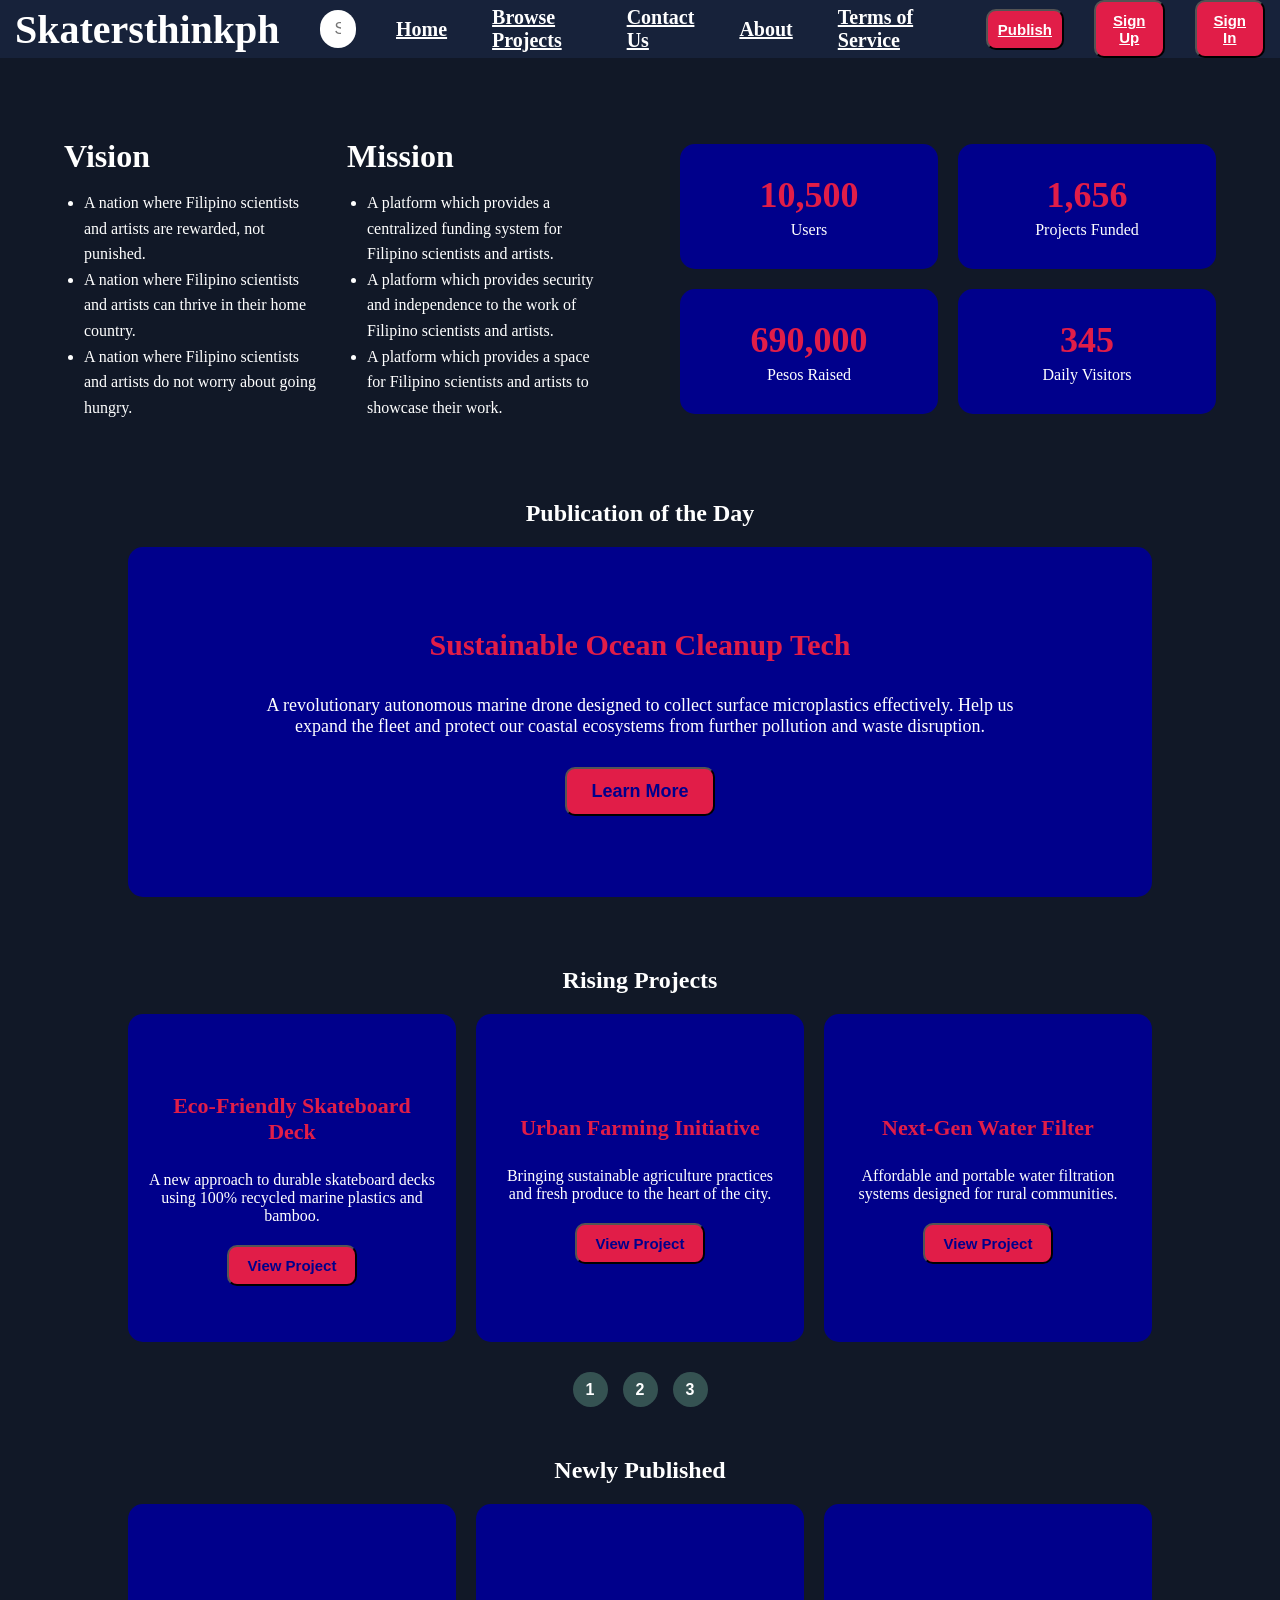
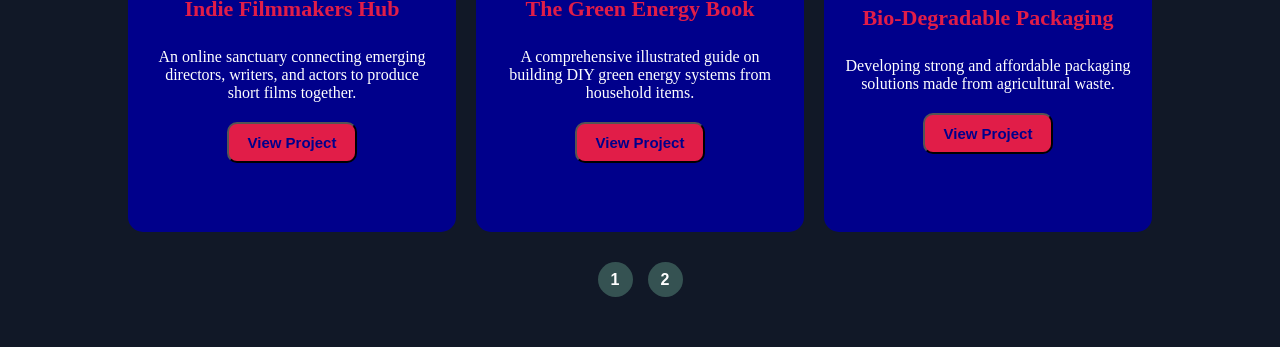
==== index.html @ dcec53ba "Add files via upload" ====
<!DOCTYPE html>
<html>

<head>
    <meta charset="utf-8">
    <meta name="viewport" content="width=device-width, initial-scale=1">
    <title> Skatersthinkph </title>
    <link rel="stylesheet" href="style.css">
    <style>
        .navbar {
            background-color: #17223a;
            font-family: Times New Roman;
            padding-right: 15px;
            padding-left: 15px;
            display: flex;
            align-items: center;
            justify-content: space-between;
        }

        .navdiv {
            display: flex;
            align-items: center;
            justify-content: space-between;
        }

        .menu {
            display: flex;
            align-items: center;
            gap: 20px;
            list-style: none;
            margin: 0;
            padding: 0;
        }

        .logo {
            font-size: 40px;
            font-weight: 600;
            color: white;
            display: inline-block
        }

        .menu li {
            list-style: none;
            display: inline-block;

        }

        .menu li a {
            color: white;
            font-size: 20px;
            font-weight: bold;
            margin-right: 25px;
        }

        button {
            background-color: #e11d48;
            margin-left: 10px;
            border-radius: 10px;
            padding: 10px;
            width: 90px;
        }

        button a {
            color: rgb(255, 255, 255);
            font-weight: bold;
            font-size: 15px;

        }

        .hero-container {
            display: flex;
            flex-direction: row;
            justify-content: space-between;
            align-items: center;
            gap: 80px;
            margin-top: 80px;
            margin-bottom: 80px;
            padding: 0 5%;
            max-width: 1200px;
            margin-left: auto;
            margin-right: auto;
        }

        .hero-text {
            flex: 1;
        }

        .vision-mission-container {
            display: flex;
            flex-direction: row;
            gap: 30px;
            color: white;
        }

        .vision,
        .mission {
            flex: 1;
        }

        .vision h2,
        .mission h2 {
            font-size: 32px;
            text-align: left;
            margin-top: 0;
            margin-bottom: 15px;
            font-family: Times New Roman;
            color: white;
        }

        .vision ul,
        .mission ul {
            padding-left: 20px;
            margin: 0;
            line-height: 1.6;
            font-size: 16px;
        }

        .hero-stats {
            flex: 1;
            display: grid;
            grid-template-columns: repeat(2, 1fr);
            gap: 20px;
        }

        .stat-box {
            background-color: darkblue;
            border-radius: 15px;
            padding: 30px;
            text-align: center;
            color: white;
            display: flex;
            flex-direction: column;
            justify-content: center;
        }

        .stat-number {
            font-size: 36px;
            font-weight: bold;
            color: #e11d48;
            margin-bottom: 5px;
        }

        .stat-label {
            font-size: 16px;
        }

        .carousel {
            width: 80%;
            margin: 0 auto 50px auto;
            position: relative;
        }

        .carousel-inner {
            display: flex;
            overflow-x: auto;
            scroll-snap-type: x mandatory;
            scroll-behavior: smooth;
            gap: 20px;
            padding-bottom: 20px;
            scrollbar-width: none;
        }

        .carousel-inner::-webkit-scrollbar {
            display: none;
        }

        .slide {
            flex: 0 0 100%;
            scroll-snap-align: center;
            display: flex;
            justify-content: flex-start;
            gap: 20px;
        }

        .project-card {
            background-color: darkblue;
            border-radius: 15px;
            padding: 20px;
            flex: 1 1 0;
            /* Ensures 3 cards equally divide the width */
            aspect-ratio: 1 / 1;
            /* Makes them box/square-shaped */
            color: white;
            text-align: center;
            font-family: Times New Roman;
            display: flex;
            flex-direction: column;
            justify-content: center;
            align-items: center;
            box-sizing: border-box;
        }

        .project-card h3 {
            color: #e11d48;
            font-size: 22px;
            margin-bottom: 10px;
        }

        .project-card p {
            font-size: 16px;
            margin-bottom: 20px;
        }

        .project-card button {
            background-color: #e11d48;
            margin: 0;
            width: 130px;
        }

        .project-card button a {
            color: darkblue;
            text-decoration: none;
        }

        .project-card-rect {
            background-color: darkblue;
            border-radius: 15px;
            padding: 40px;
            flex: 0 0 100%;
            color: white;
            text-align: center;
            font-family: Times New Roman;
            display: flex;
            flex-direction: column;
            justify-content: center;
            align-items: center;
            box-sizing: border-box;
            min-height: 350px;
        }

        .project-card-rect h3 {
            color: #e11d48;
            margin-top: 0;
            font-size: 30px;
            margin-bottom: 15px;
        }

        .project-card-rect p {
            font-size: 18px;
            margin-bottom: 30px;
            max-width: 80%;
        }

        .project-card-rect button {
            background-color: #e11d48;
            margin: 0;
            width: 150px;
            padding: 12px;
        }

        .project-card-rect button a {
            color: darkblue;
            text-decoration: none;
            font-weight: bold;
            font-size: 18px;
        }

        .carousel-nav {
            display: flex;
            justify-content: center;
            gap: 15px;
            margin-top: 10px;
        }

        .carousel-nav a {
            display: inline-block;
            width: 35px;
            height: 35px;
            background-color: rgb(53, 82, 82);
            color: white;
            text-align: center;
            line-height: 35px;
            border-radius: 50%;
            text-decoration: none;
            font-weight: bold;
            font-family: Arial, sans-serif;
        }

        .carousel-nav a:hover {
            background-color: darkblue;
        }

        h2 {
            font-family: Times New Roman;
            text-align: center;
            color: white;
        }

        /* Mobile Responsive Styles */
        @media (max-width: 768px) {
            .navbar {
                flex-direction: column;
                padding: 20px 15px;
                gap: 15px;
            }

            .menu {
                flex-wrap: wrap;
                justify-content: center;
                gap: 10px;
            }

            li {
                margin-bottom: 5px;
            }

            li a {
                margin-right: 15px;
                font-size: 16px;
            }

            button {
                margin: 5px;
                width: auto;
                min-width: 110px;
                padding: 12px 15px;
            }

            button a {
                text-decoration: none;
            }

            .hero-container {
                flex-direction: column;
                margin-top: 30px;
                padding: 0 15px;
                gap: 25px;
            }

            .vision-mission-container {
                flex-direction: column;
                gap: 20px;
            }

            .vision h2,
            .mission h2 {
                font-size: 28px;
                text-align: center;
            }

            .hero-stats {
                grid-template-columns: repeat(2, 1fr);
                width: 100%;
                gap: 15px;
            }

            .stat-box {
                padding: 15px;
            }

            .stat-number {
                font-size: 24px;
            }

            .stat-label {
                font-size: 14px;
            }

            .carousel {
                width: 90%;
            }

            .slide {
                flex-direction: column;
            }

            .project-card {
                aspect-ratio: auto;
                min-height: 220px;
                width: 100%;
                padding: 30px 20px;
            }

            .project-card-rect {
                padding: 30px 20px;
                min-height: auto;
            }

            .project-card-rect h3 {
                font-size: 24px;
            }

            .project-card-rect p {
                max-width: 100%;
                font-size: 16px;
                margin-bottom: 20px;
            }

            .project-card button,
            .project-card-rect button {
                width: 100%;
                max-width: 200px;
                margin: 0 auto;
            }

            /* Hide spacer cards in mobile since slides stack vertically */
            .project-card[style*="visibility: hidden"] {
                display: none !important;
            }
        }
    </style>
</head>

<body>
    <nav class="navbar">
        <div class="logo">Skatersthinkph
        </div>
        <div class="search-container">
            <input type="text" placeholder="Search..." class="search-bar">
        </div>
        <ul class="menu">
            <li> <a href="index.html">Home</a></li>
            <li><a href="projects.html"> Browse Projects</a></li>
            <li><a href="#">Contact Us</a></li>
            <li><a href="about.html">About</a></li>
            <li><a href="tos.html">Terms of Service</a></li>
            <button><a href="publish.html">Publish</a></button>
            <button><a href="signup.html">Sign Up</a></button>
            <button><a href="#">Sign In</a></button>


        </ul>
    </nav>



    <div class="hero-container">
        <div class="hero-text">
            <div class="vision-mission-container">
                <div class="vision">
                    <h2>Vision</h2>
                    <ul>
                        <li>A nation where Filipino scientists and artists are rewarded, not punished.</li>
                        <li>A nation where Filipino scientists and artists can thrive in their home country.</li>
                        <li>A nation where Filipino scientists and artists do not worry about going hungry.</li>
                    </ul>
                </div>
                <div class="mission">
                    <h2>Mission</h2>
                    <ul>
                        <li>A platform which provides a centralized funding system for Filipino scientists and artists.
                        </li>
                        <li>A platform which provides security and independence to the work of Filipino scientists and
                            artists.</li>
                        <li>A platform which provides a space for Filipino scientists and artists to showcase their
                            work.</li>
                    </ul>
                </div>
            </div>
        </div>
        <div class="hero-stats">
            <div class="stat-box">
                <span class="stat-number" data-target="15000">0</span>
                <span class="stat-label">Users</span>
            </div>
            <div class="stat-box">
                <span class="stat-number" data-target="2400">0</span>
                <span class="stat-label">Projects Funded</span>
            </div>
            <div class="stat-box">
                <span class="stat-number" data-target="1000000">0</span>
                <span class="stat-label">Pesos Raised</span>
            </div>
            <div class="stat-box">
                <span class="stat-number" data-target="500">0</span>
                <span class="stat-label">Daily Visitors</span>
            </div>
        </div>
    </div>

    <h2> Publication of the Day </h2>

    <div class="carousel">
        <div class="carousel-inner">
            <div class="slide" id="slide-potd-1">
                <div class="project-card-rect">
                    <h3>Sustainable Ocean Cleanup Tech</h3>
                    <p>A revolutionary autonomous marine drone designed to collect surface microplastics effectively.
                        Help us expand the fleet and protect our coastal ecosystems from further pollution and waste
                        disruption.</p>
                    <button><a href="#">Learn More</a></button>
                </div>
            </div>
        </div>
    </div>

    <h2> Rising Projects </h2>

    <div class="carousel">
        <div class="carousel-inner">
            <!-- Slide 1: Cards 1, 2, 3 -->
            <div class="slide" id="slide-rising-1">
                <div class="project-card">
                    <h3>Eco-Friendly Skateboard Deck</h3>
                    <p>A new approach to durable skateboard decks using 100% recycled marine plastics and bamboo.</p>
                    <button><a href="#">View Project</a></button>
                </div>
                <div class="project-card">
                    <h3>Urban Farming Initiative</h3>
                    <p>Bringing sustainable agriculture practices and fresh produce to the heart of the city.</p>
                    <button><a href="#">View Project</a></button>
                </div>
                <div class="project-card">
                    <h3>Next-Gen Water Filter</h3>
                    <p>Affordable and portable water filtration systems designed for rural communities.</p>
                    <button><a href="#">View Project</a></button>
                </div>
            </div>

            <!-- Slide 2: Cards 4, 5, 6 -->
            <div class="slide" id="slide-rising-2">
                <div class="project-card">
                    <h3>Solar Powered Backpack</h3>
                    <p>A backpack with built-in solar panels to charge devices on the go for remote students.</p>
                    <button><a href="#">View Project</a></button>
                </div>
                <div class="project-card">
                    <h3>Community Art Canvas</h3>
                    <p>Connecting street artists to revitalize abandoned public spaces with colorful murals.</p>
                    <button><a href="#">View Project</a></button>
                </div>
                <div class="project-card">
                    <h3>AI For Education</h3>
                    <p>Personalized learning assistants for underfunded schools seeking better education tools.</p>
                    <button><a href="#">View Project</a></button>
                </div>
            </div>

            <!-- Slide 3: Card 7 -->
            <div class="slide" id="slide-rising-3">
                <div class="project-card">
                    <h3>Open Source Robotics</h3>
                    <p>Accessible, 3D-printable robotic prosthetic limbs for people in developing nations.</p>
                    <button><a href="#">View Project</a></button>
                </div>
                <!-- Empty spacer cards so the single card stays square and aligned properly -->
                <div class="project-card" style="visibility: hidden;"></div>
                <div class="project-card" style="visibility: hidden;"></div>
            </div>
        </div>
        <!-- Navigation Links -->
        <div class="carousel-nav">
            <a href="#slide-rising-1">1</a>
            <a href="#slide-rising-2">2</a>
            <a href="#slide-rising-3">3</a>
        </div>
    </div>

    <h2> Newly Published </h2>

    <div class="carousel">
        <div class="carousel-inner">
            <!-- Slide 1: Cards 1, 2, 3 -->
            <div class="slide" id="slide-new-1">
                <div class="project-card">
                    <h3>Indie Filmmakers Hub</h3>
                    <p>An online sanctuary connecting emerging directors, writers, and actors to produce short films
                        together.</p>
                    <button><a href="#">View Project</a></button>
                </div>
                <div class="project-card">
                    <h3>The Green Energy Book</h3>
                    <p>A comprehensive illustrated guide on building DIY green energy systems from household items.</p>
                    <button><a href="#">View Project</a></button>
                </div>
                <div class="project-card">
                    <h3>Bio-Degradable Packaging</h3>
                    <p>Developing strong and affordable packaging solutions made from agricultural waste.</p>
                    <button><a href="#">View Project</a></button>
                </div>
            </div>

            <!-- Slide 2: Cards 4, 5, 6 -->
            <div class="slide" id="slide-new-2">
                <div class="project-card">
                    <h3>Modern Philippine Mythology</h3>
                    <p>A dynamic webcomic series reviving local folklore stories into modern, breathtaking artwork.</p>
                    <button><a href="#">View Project</a></button>
                </div>
                <div class="project-card">
                    <h3>Aquaponics Kit</h3>
                    <p>A starter kit that allows beginners to grow their own fish and plants in a mutually beneficial
                        system.</p>
                    <button><a href="#">View Project</a></button>
                </div>
                <div class="project-card">
                    <h3>Historical Drama Scripts</h3>
                    <p>Funding the printing and distribution of an awarded screenplay capturing national heroes' untold
                        stories.</p>
                    <button><a href="#">View Project</a></button>
                </div>
            </div>
        </div>
        <!-- Navigation Links -->
        <div class="carousel-nav">
            <a href="#slide-new-1">1</a>
            <a href="#slide-new-2">2</a>
        </div>
    </div>

    <script>
        document.addEventListener('DOMContentLoaded', () => {
            const counters = document.querySelectorAll('.stat-number');
            const speed = 100; // Lower is slower

            counters.forEach(counter => {
                const updateCount = () => {
                    const target = +counter.getAttribute('data-target');
                    const count = +counter.innerText.replace(/,/g, '');

                    const inc = target / speed;

                    if (count < target) {
                        counter.innerText = Math.ceil(count + inc).toLocaleString();
                        setTimeout(updateCount, 20);
                    } else {
                        counter.innerText = target.toLocaleString() + '+';
                    }
                };

                updateCount();
            });
        });
    </script>
</body>

</html>
---- style.css ----
body {
    margin: 0;
    padding: 0;
    min-height: 100vh;
    background-color: #111827;
}

li {
    display: list-item;
}


@media screen and (max-width: 600px) {
    .column {
        width: 100%;
    }
}

.search-container {
    flex-grow: 1;
    margin: 0 40px;
    display: flex;
    justify-content: center;
}

.search-bar {
    width: 100%;
    max-width: 400px;
    padding: 10px 15px;
    border-radius: 20px;
    border: none;
    font-size: 16px;
    font-family: sans-serif;
    outline: none;
    box-sizing: border-box;
}

@media screen and (max-width: 768px) {
    .search-container {
        margin: 10px 0;
        width: 100%;
    }

    .search-bar {
        max-width: 100%;
    }
}
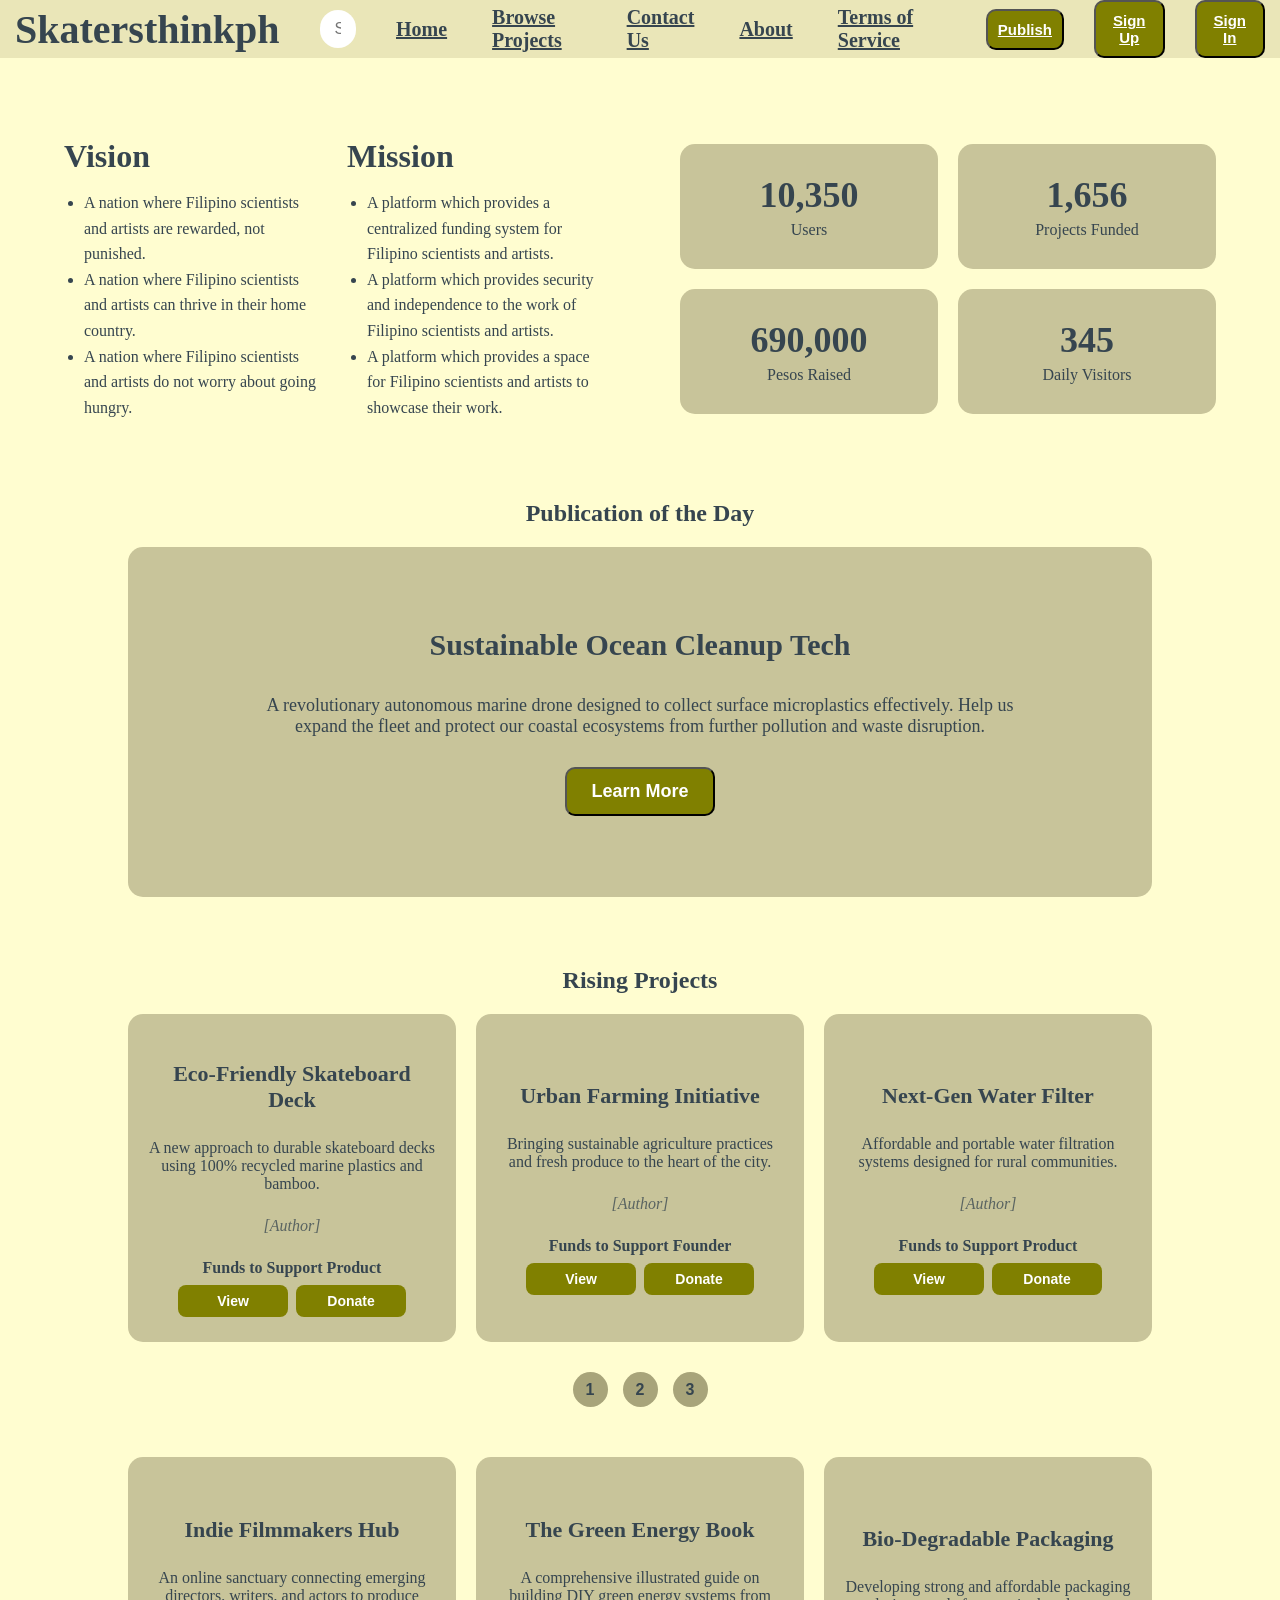
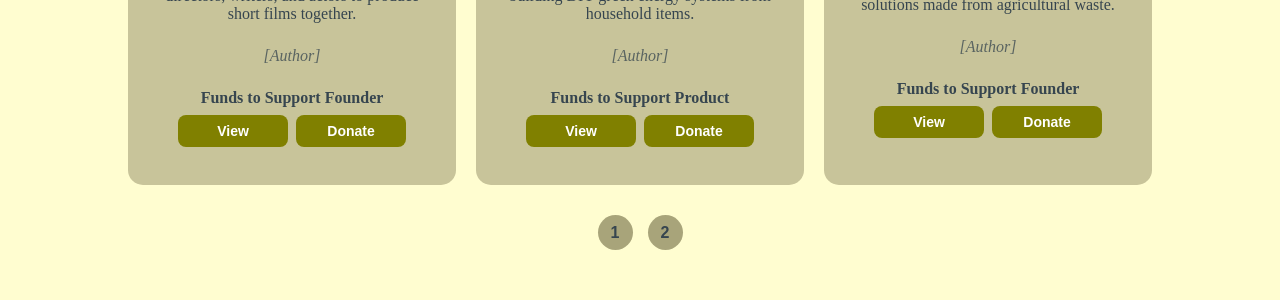
==== commit e99b7260: "Add files via upload" ====
--- a/index.html
+++ b/index.html
@@ -8,7 +8,7 @@
     <link rel="stylesheet" href="style.css">
     <style>
         .navbar {
-            background-color: #17223a;
+            background-color: #EAE6B8;
             font-family: Times New Roman;
             padding-right: 15px;
             padding-left: 15px;
@@ -35,7 +35,7 @@
         .logo {
             font-size: 40px;
             font-weight: 600;
-            color: white;
+            color: #36454F;
             display: inline-block
         }
 
@@ -46,14 +46,14 @@
         }
 
         .menu li a {
-            color: white;
+            color: #36454F;
             font-size: 20px;
             font-weight: bold;
             margin-right: 25px;
         }
 
         button {
-            background-color: #e11d48;
+            background-color: #808000;
             margin-left: 10px;
             border-radius: 10px;
             padding: 10px;
@@ -61,7 +61,7 @@
         }
 
         button a {
-            color: rgb(255, 255, 255);
+            color: white;
             font-weight: bold;
             font-size: 15px;
 
@@ -89,7 +89,7 @@
             display: flex;
             flex-direction: row;
             gap: 30px;
-            color: white;
+            color: #36454F;
         }
 
         .vision,
@@ -104,7 +104,7 @@
             margin-top: 0;
             margin-bottom: 15px;
             font-family: Times New Roman;
-            color: white;
+            color: #36454F;
         }
 
         .vision ul,
@@ -123,11 +123,11 @@
         }
 
         .stat-box {
-            background-color: darkblue;
+            background-color: #c8c49a;
             border-radius: 15px;
             padding: 30px;
             text-align: center;
-            color: white;
+            color: #36454F;
             display: flex;
             flex-direction: column;
             justify-content: center;
@@ -136,12 +136,13 @@
         .stat-number {
             font-size: 36px;
             font-weight: bold;
-            color: #e11d48;
+            color: #36454F;
             margin-bottom: 5px;
         }
 
         .stat-label {
             font-size: 16px;
+            color: #36454F;
         }
 
         .carousel {
@@ -173,14 +174,14 @@
         }
 
         .project-card {
-            background-color: darkblue;
+            background-color: #c8c49a;
             border-radius: 15px;
             padding: 20px;
             flex: 1 1 0;
             /* Ensures 3 cards equally divide the width */
             aspect-ratio: 1 / 1;
             /* Makes them box/square-shaped */
-            color: white;
+            color: #36454F;
             text-align: center;
             font-family: Times New Roman;
             display: flex;
@@ -191,33 +192,64 @@
         }
 
         .project-card h3 {
-            color: #e11d48;
+            color: #36454F;
             font-size: 22px;
             margin-bottom: 10px;
         }
 
         .project-card p {
             font-size: 16px;
-            margin-bottom: 20px;
+            margin-bottom: 8px;
+        }
+
+        .card-meta {
+            font-size: 13px;
+            color: #36454F;
+            opacity: 0.75;
+            margin-bottom: 6px;
+            font-style: italic;
+        }
+
+        .fund-type {
+            font-size: 13px;
+            font-weight: bold;
+            color: #36454F;
+            margin-bottom: 14px;
+        }
+
+        .card-actions {
+            display: flex;
+            gap: 8px;
+            justify-content: center;
+            flex-wrap: wrap;
         }
 
         .project-card button {
-            background-color: #e11d48;
+            background-color: #808000;
             margin: 0;
-            width: 130px;
+            width: 110px;
+            border-radius: 8px;
+            padding: 8px;
+            border: none;
+            cursor: pointer;
+        }
+
+        .project-card button.donate-btn {
+            background-color: #808000
         }
 
         .project-card button a {
-            color: darkblue;
+            color: white;
             text-decoration: none;
+            font-size: 14px;
         }
 
         .project-card-rect {
-            background-color: darkblue;
+            background-color: #c8c49a;
             border-radius: 15px;
             padding: 40px;
             flex: 0 0 100%;
-            color: white;
+            color: #36454F;
             text-align: center;
             font-family: Times New Roman;
             display: flex;
@@ -229,7 +261,7 @@
         }
 
         .project-card-rect h3 {
-            color: #e11d48;
+            color: #36454F;
             margin-top: 0;
             font-size: 30px;
             margin-bottom: 15px;
@@ -242,14 +274,14 @@
         }
 
         .project-card-rect button {
-            background-color: #e11d48;
+            background-color: #808000;
             margin: 0;
             width: 150px;
             padding: 12px;
         }
 
         .project-card-rect button a {
-            color: darkblue;
+            color: white;
             text-decoration: none;
             font-weight: bold;
             font-size: 18px;
@@ -266,8 +298,8 @@
             display: inline-block;
             width: 35px;
             height: 35px;
-            background-color: rgb(53, 82, 82);
-            color: white;
+            background-color: #a8a47a;
+            color: #36454F;
             text-align: center;
             line-height: 35px;
             border-radius: 50%;
@@ -277,13 +309,20 @@
         }
 
         .carousel-nav a:hover {
-            background-color: darkblue;
+            background-color: #a8a47a;
+            color: #36454F;
         }
 
         h2 {
             font-family: Times New Roman;
             text-align: center;
-            color: white;
+            color: #36454F;
+        }
+
+        h3 {
+            font-family: Times New Roman;
+            text-align: center;
+            color: #36454F;
         }
 
         /* Mobile Responsive Styles */
@@ -486,59 +525,93 @@
 
     <h2> Rising Projects </h2>
 
+    <!-- Rising Projects Carousel -->
     <div class="carousel">
         <div class="carousel-inner">
-            <!-- Slide 1: Cards 1, 2, 3 -->
+            <!-- Slide 1 -->
             <div class="slide" id="slide-rising-1">
                 <div class="project-card">
                     <h3>Eco-Friendly Skateboard Deck</h3>
                     <p>A new approach to durable skateboard decks using 100% recycled marine plastics and bamboo.</p>
-                    <button><a href="#">View Project</a></button>
+                    <p class="card-meta">[Author]</p>
+                    <p class="fund-type">Funds to Support Product</p>
+                    <div class="card-actions">
+                        <button><a href="#">View</a></button>
+                        <button class="donate-btn"><a href="#">Donate</a></button>
+                    </div>
                 </div>
                 <div class="project-card">
                     <h3>Urban Farming Initiative</h3>
                     <p>Bringing sustainable agriculture practices and fresh produce to the heart of the city.</p>
-                    <button><a href="#">View Project</a></button>
+                    <p class="card-meta">[Author]</p>
+                    <p class="fund-type">Funds to Support Founder</p>
+                    <div class="card-actions">
+                        <button><a href="#">View</a></button>
+                        <button class="donate-btn"><a href="#">Donate</a></button>
+                    </div>
                 </div>
                 <div class="project-card">
                     <h3>Next-Gen Water Filter</h3>
                     <p>Affordable and portable water filtration systems designed for rural communities.</p>
-                    <button><a href="#">View Project</a></button>
-                </div>
-            </div>
-
-            <!-- Slide 2: Cards 4, 5, 6 -->
+                    <p class="card-meta">[Author]</p>
+                    <p class="fund-type">Funds to Support Product</p>
+                    <div class="card-actions">
+                        <button><a href="#">View</a></button>
+                        <button class="donate-btn"><a href="#">Donate</a></button>
+                    </div>
+                </div>
+            </div>
+
+            <!-- Slide 2 -->
             <div class="slide" id="slide-rising-2">
                 <div class="project-card">
                     <h3>Solar Powered Backpack</h3>
                     <p>A backpack with built-in solar panels to charge devices on the go for remote students.</p>
-                    <button><a href="#">View Project</a></button>
+                    <p class="card-meta">[Author]</p>
+                    <p class="fund-type">Funds to Support Founder</p>
+                    <div class="card-actions">
+                        <button><a href="#">View</a></button>
+                        <button class="donate-btn"><a href="#">Donate</a></button>
+                    </div>
                 </div>
                 <div class="project-card">
                     <h3>Community Art Canvas</h3>
                     <p>Connecting street artists to revitalize abandoned public spaces with colorful murals.</p>
-                    <button><a href="#">View Project</a></button>
+                    <p class="card-meta">[Author]</p>
+                    <p class="fund-type">Funds to Support Product</p>
+                    <div class="card-actions">
+                        <button><a href="#">View</a></button>
+                        <button class="donate-btn"><a href="#">Donate</a></button>
+                    </div>
                 </div>
                 <div class="project-card">
                     <h3>AI For Education</h3>
                     <p>Personalized learning assistants for underfunded schools seeking better education tools.</p>
-                    <button><a href="#">View Project</a></button>
-                </div>
-            </div>
-
-            <!-- Slide 3: Card 7 -->
+                    <p class="card-meta">[Author]</p>
+                    <p class="fund-type">Funds to Support Founder</p>
+                    <div class="card-actions">
+                        <button><a href="#">View</a></button>
+                        <button class="donate-btn"><a href="#">Donate</a></button>
+                    </div>
+                </div>
+            </div>
+
+            <!-- Slide 3 -->
             <div class="slide" id="slide-rising-3">
                 <div class="project-card">
                     <h3>Open Source Robotics</h3>
                     <p>Accessible, 3D-printable robotic prosthetic limbs for people in developing nations.</p>
-                    <button><a href="#">View Project</a></button>
-                </div>
-                <!-- Empty spacer cards so the single card stays square and aligned properly -->
+                    <p class="card-meta">[Author]</p>
+                    <p class="fund-type">Funds to Support Product</p>
+                    <div class="card-actions">
+                        <button><a href="#">View</a></button>
+                        <button class="donate-btn"><a href="#">Donate</a></button>
+                    </div>
+                </div>
                 <div class="project-card" style="visibility: hidden;"></div>
                 <div class="project-card" style="visibility: hidden;"></div>
             </div>
         </div>
-        <!-- Navigation Links -->
         <div class="carousel-nav">
             <a href="#slide-rising-1">1</a>
             <a href="#slide-rising-2">2</a>
@@ -546,52 +619,80 @@
         </div>
     </div>
 
-    <h2> Newly Published </h2>
-
+    <!-- Newly Published Carousel -->
     <div class="carousel">
         <div class="carousel-inner">
-            <!-- Slide 1: Cards 1, 2, 3 -->
+            <!-- Slide 1 -->
             <div class="slide" id="slide-new-1">
                 <div class="project-card">
                     <h3>Indie Filmmakers Hub</h3>
                     <p>An online sanctuary connecting emerging directors, writers, and actors to produce short films
                         together.</p>
-                    <button><a href="#">View Project</a></button>
+                    <p class="card-meta">[Author]</p>
+                    <p class="fund-type">Funds to Support Founder</p>
+                    <div class="card-actions">
+                        <button><a href="#">View</a></button>
+                        <button class="donate-btn"><a href="#">Donate</a></button>
+                    </div>
                 </div>
                 <div class="project-card">
                     <h3>The Green Energy Book</h3>
                     <p>A comprehensive illustrated guide on building DIY green energy systems from household items.</p>
-                    <button><a href="#">View Project</a></button>
+                    <p class="card-meta">[Author]</p>
+                    <p class="fund-type">Funds to Support Product</p>
+                    <div class="card-actions">
+                        <button><a href="#">View</a></button>
+                        <button class="donate-btn"><a href="#">Donate</a></button>
+                    </div>
                 </div>
                 <div class="project-card">
                     <h3>Bio-Degradable Packaging</h3>
                     <p>Developing strong and affordable packaging solutions made from agricultural waste.</p>
-                    <button><a href="#">View Project</a></button>
-                </div>
-            </div>
-
-            <!-- Slide 2: Cards 4, 5, 6 -->
+                    <p class="card-meta">[Author]</p>
+                    <p class="fund-type">Funds to Support Founder</p>
+                    <div class="card-actions">
+                        <button><a href="#">View</a></button>
+                        <button class="donate-btn"><a href="#">Donate</a></button>
+                    </div>
+                </div>
+            </div>
+
+            <!-- Slide 2 -->
             <div class="slide" id="slide-new-2">
                 <div class="project-card">
                     <h3>Modern Philippine Mythology</h3>
                     <p>A dynamic webcomic series reviving local folklore stories into modern, breathtaking artwork.</p>
-                    <button><a href="#">View Project</a></button>
+                    <p class="card-meta">[Author]</p>
+                    <p class="fund-type">Funds to Support Product</p>
+                    <div class="card-actions">
+                        <button><a href="#">View</a></button>
+                        <button class="donate-btn"><a href="#">Donate</a></button>
+                    </div>
                 </div>
                 <div class="project-card">
                     <h3>Aquaponics Kit</h3>
                     <p>A starter kit that allows beginners to grow their own fish and plants in a mutually beneficial
                         system.</p>
-                    <button><a href="#">View Project</a></button>
+                    <p class="card-meta">[Author]</p>
+                    <p class="fund-type">Funds to Support Founder</p>
+                    <div class="card-actions">
+                        <button><a href="#">View</a></button>
+                        <button class="donate-btn"><a href="#">Donate</a></button>
+                    </div>
                 </div>
                 <div class="project-card">
                     <h3>Historical Drama Scripts</h3>
                     <p>Funding the printing and distribution of an awarded screenplay capturing national heroes' untold
                         stories.</p>
-                    <button><a href="#">View Project</a></button>
-                </div>
-            </div>
-        </div>
-        <!-- Navigation Links -->
+                    <p class="card-meta">[Author]</p>
+                    <p class="fund-type">Funds to Support Product</p>
+                    <div class="card-actions">
+                        <button><a href="#">View</a></button>
+                        <button class="donate-btn"><a href="#">Donate</a></button>
+                    </div>
+                </div>
+            </div>
+        </div>
         <div class="carousel-nav">
             <a href="#slide-new-1">1</a>
             <a href="#slide-new-2">2</a>
--- a/style.css
+++ b/style.css
@@ -2,12 +2,10 @@
     margin: 0;
     padding: 0;
     min-height: 100vh;
-    background-color: #111827;
+    background-color: #FFFDD0;
+    color: #36454F;
 }
 
-li {
-    display: list-item;
-}
 
 
 @media screen and (max-width: 600px) {
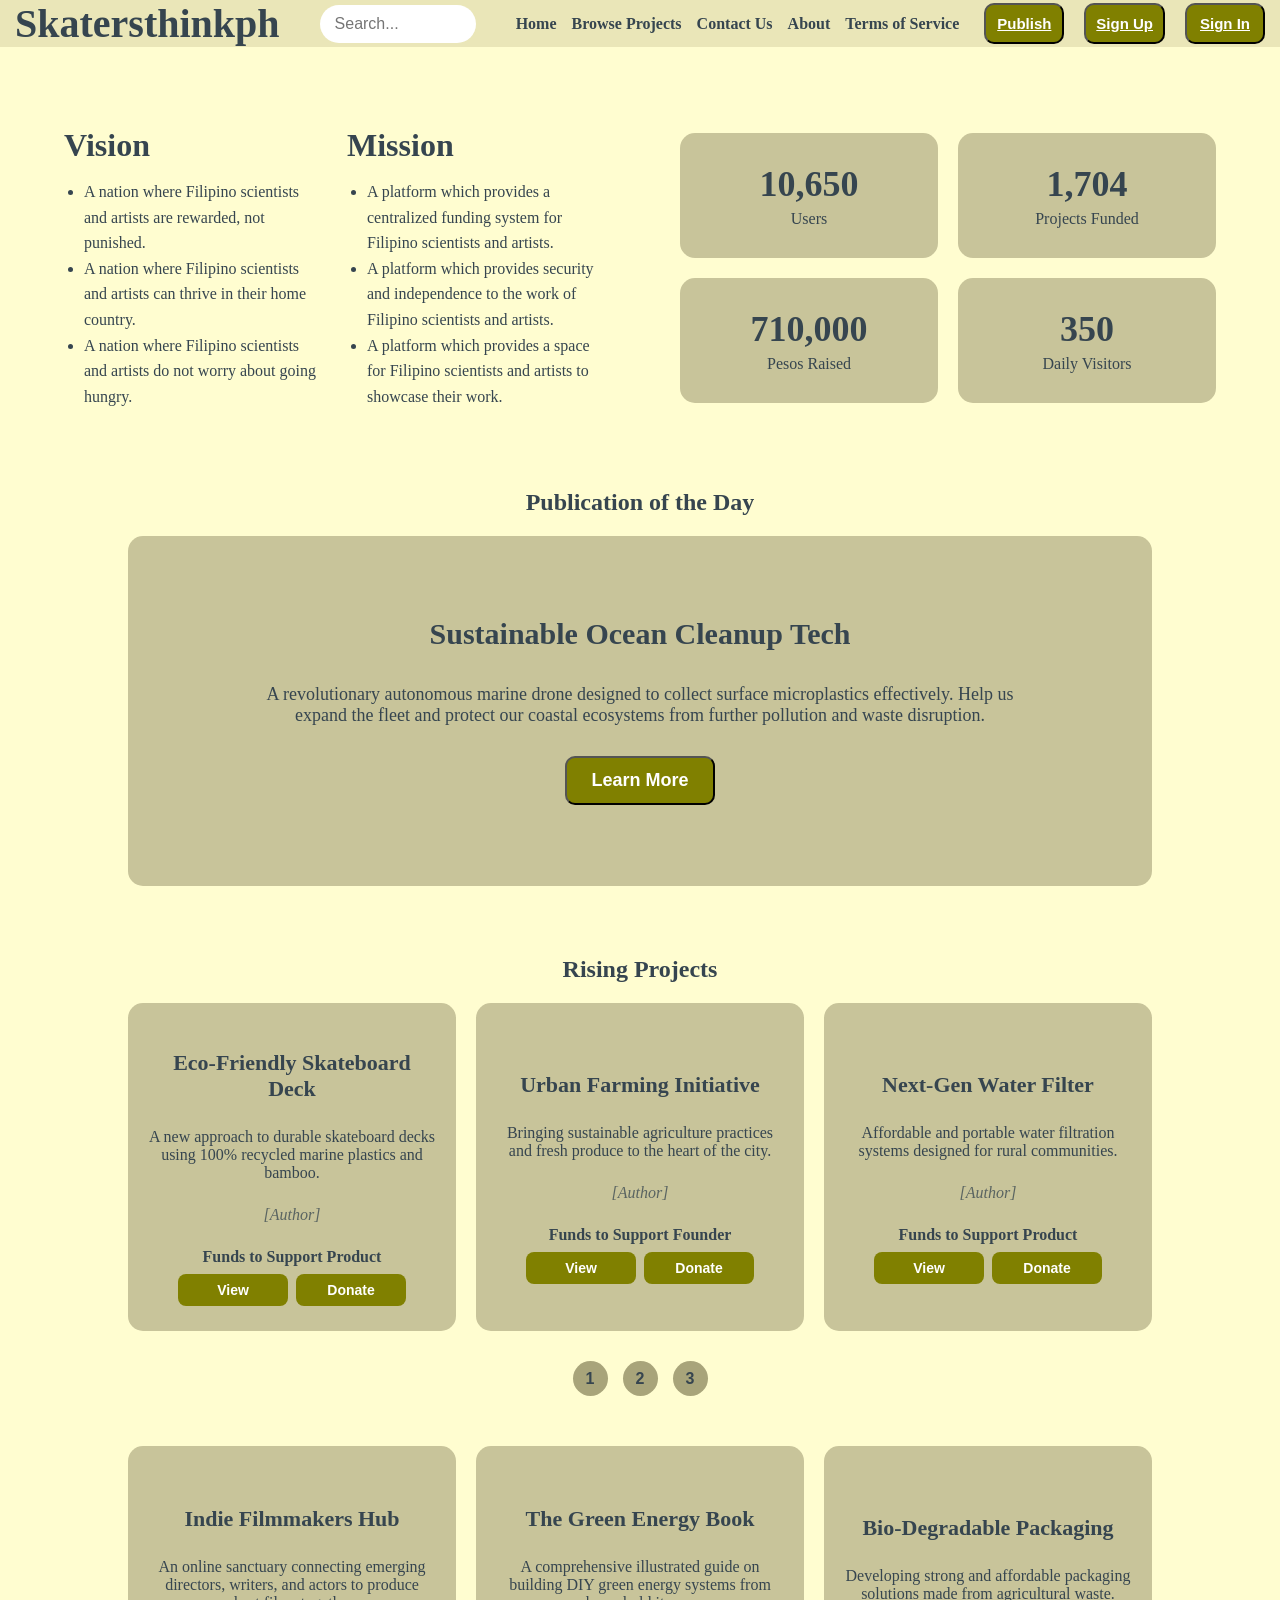
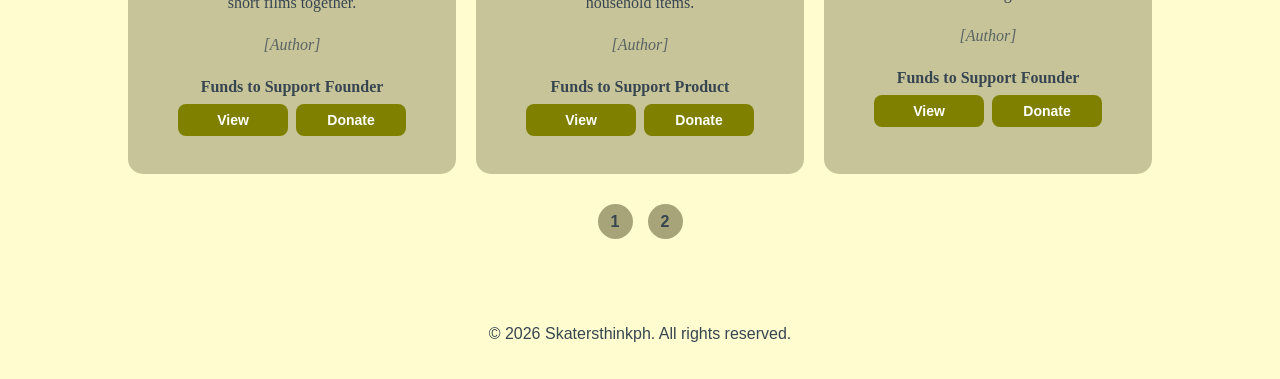
==== commit b724af41: "Add files via upload" ====
--- a/index.html
+++ b/index.html
@@ -4,7 +4,7 @@
 <head>
     <meta charset="utf-8">
     <meta name="viewport" content="width=device-width, initial-scale=1">
-    <title> Skatersthinkph </title>
+    <title> Home | Skatersthinkph </title>
     <link rel="stylesheet" href="style.css">
     <style>
         .navbar {
@@ -26,7 +26,9 @@
         .menu {
             display: flex;
             align-items: center;
-            gap: 20px;
+            gap: 10px;
+            flex-wrap: nowrap;
+            white-space: nowrap;
             list-style: none;
             margin: 0;
             padding: 0;
@@ -47,9 +49,10 @@
 
         .menu li a {
             color: #36454F;
-            font-size: 20px;
+            font-size: 16px;
             font-weight: bold;
-            margin-right: 25px;
+            margin-right: 5px;
+            text-decoration: none;
         }
 
         button {
@@ -57,7 +60,8 @@
             margin-left: 10px;
             border-radius: 10px;
             padding: 10px;
-            width: 90px;
+            width: auto;
+            min-width: 80px;
         }
 
         button a {
@@ -325,6 +329,13 @@
             color: #36454F;
         }
 
+        footer {
+            text-align: center;
+            margin-top: 50px;
+            padding: 20px;
+            font-family: sans-serif;
+        }
+
         /* Mobile Responsive Styles */
         @media (max-width: 768px) {
             .navbar {
@@ -346,6 +357,7 @@
             li a {
                 margin-right: 15px;
                 font-size: 16px;
+                text-decoration: none;
             }
 
             button {
@@ -405,31 +417,66 @@
 
             .project-card {
                 aspect-ratio: auto;
-                min-height: 220px;
+                min-height: auto;
                 width: 100%;
-                padding: 30px 20px;
+                padding: 20px 15px;
+            }
+
+            .project-card h3 {
+                font-size: 18px;
+                margin-bottom: 5px;
+            }
+
+            .project-card p {
+                font-size: 14px;
+                margin-bottom: 5px;
+            }
+
+            .card-meta {
+                font-size: 12px;
+                margin-bottom: 5px;
+            }
+
+            .fund-type {
+                font-size: 12px;
+                margin-bottom: 10px;
             }
 
             .project-card-rect {
-                padding: 30px 20px;
+                padding: 20px 15px;
                 min-height: auto;
             }
 
             .project-card-rect h3 {
-                font-size: 24px;
+                font-size: 20px;
             }
 
             .project-card-rect p {
                 max-width: 100%;
-                font-size: 16px;
-                margin-bottom: 20px;
+                font-size: 14px;
+                margin-bottom: 15px;
+            }
+
+            .card-actions {
+                display: flex;
+                flex-direction: row;
+                justify-content: center;
+                gap: 8px;
+                width: 100%;
             }
 
             .project-card button,
             .project-card-rect button {
-                width: 100%;
-                max-width: 200px;
-                margin: 0 auto;
+                width: 48%;
+                min-width: 0;
+                max-width: none;
+                margin: 0;
+                padding: 8px 5px;
+            }
+
+            .project-card button a,
+            .project-card-rect button a {
+                font-size: 13px;
             }
 
             /* Hide spacer cards in mobile since slides stack vertically */
@@ -450,7 +497,7 @@
         <ul class="menu">
             <li> <a href="index.html">Home</a></li>
             <li><a href="projects.html"> Browse Projects</a></li>
-            <li><a href="#">Contact Us</a></li>
+            <li><a href="contact.html">Contact Us</a></li>
             <li><a href="about.html">About</a></li>
             <li><a href="tos.html">Terms of Service</a></li>
             <button><a href="publish.html">Publish</a></button>
@@ -723,6 +770,11 @@
             });
         });
     </script>
+
+    <footer>
+        <p>&copy; 2026 Skatersthinkph. All rights reserved.</p>
+    </footer>
+
 </body>
 
 </html>
--- a/style.css
+++ b/style.css
@@ -23,7 +23,7 @@
 
 .search-bar {
     width: 100%;
-    max-width: 400px;
+    max-width: 250px;
     padding: 10px 15px;
     border-radius: 20px;
     border: none;
